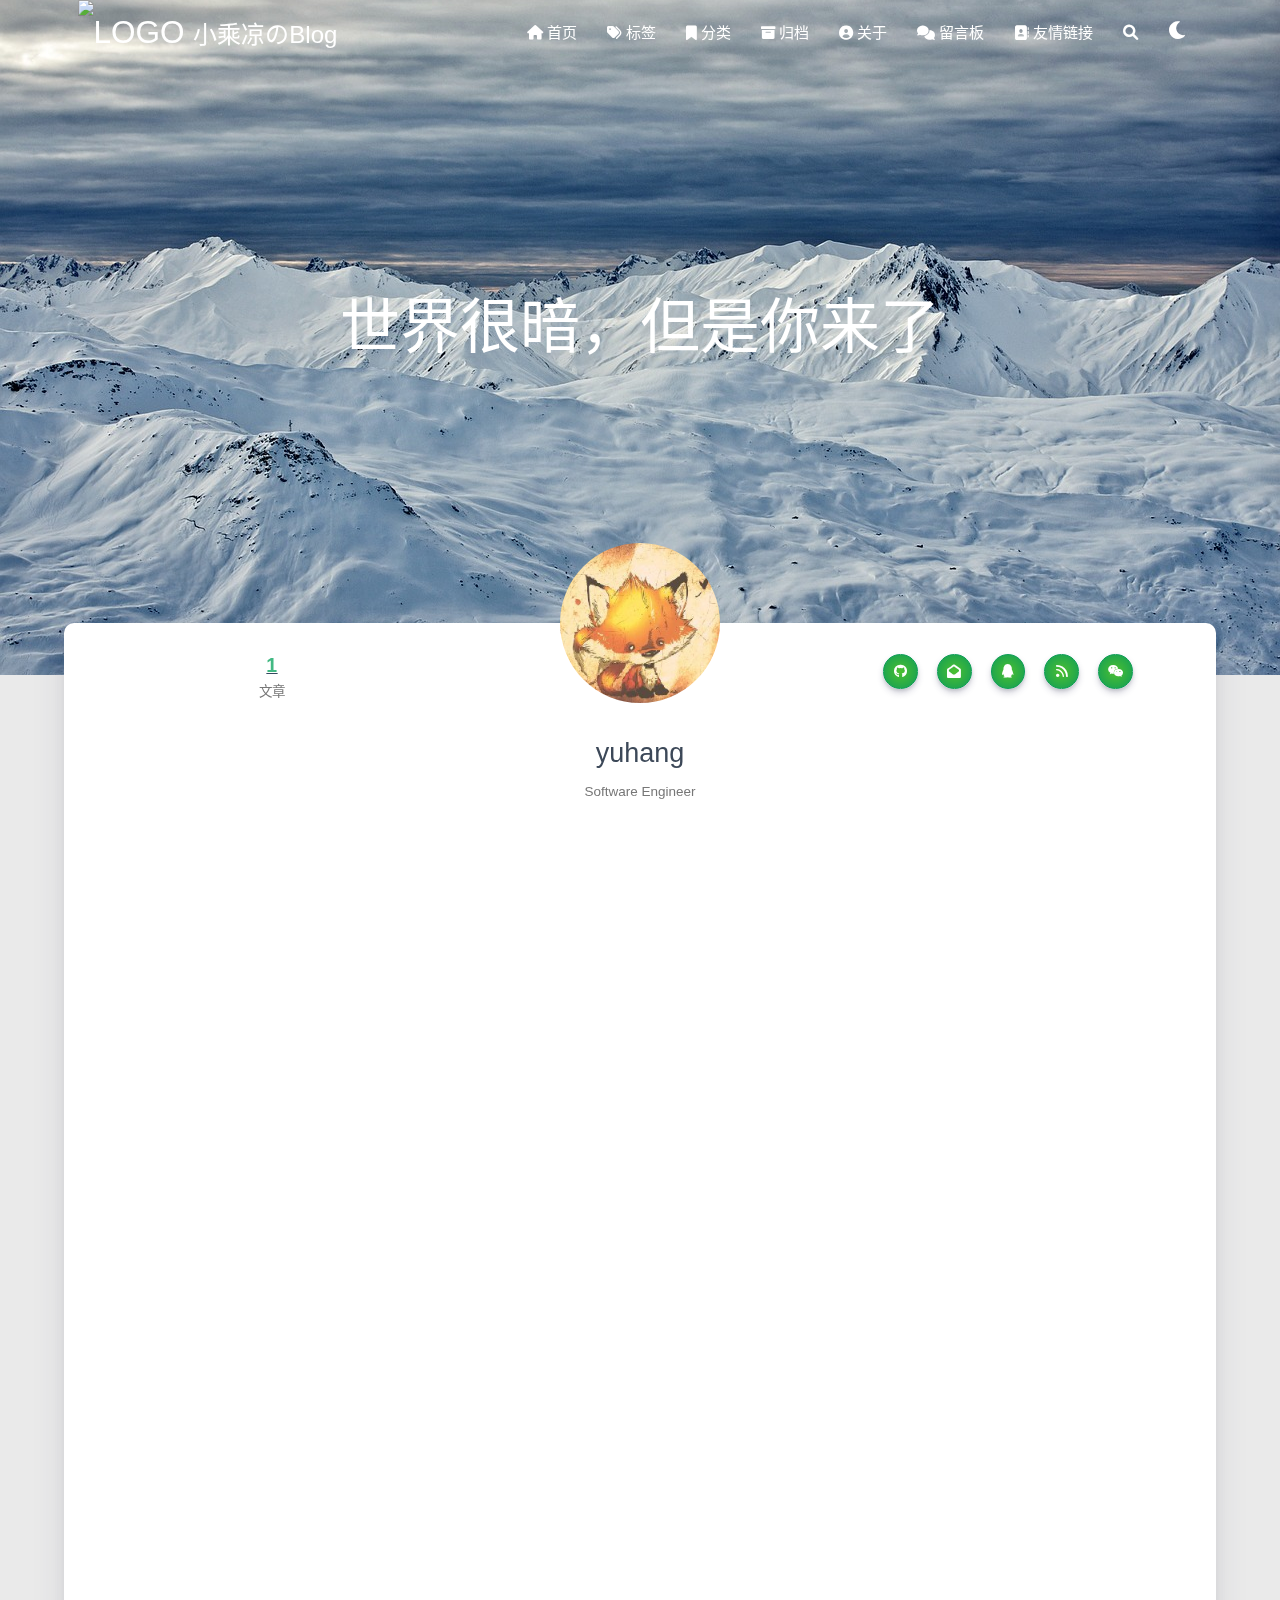
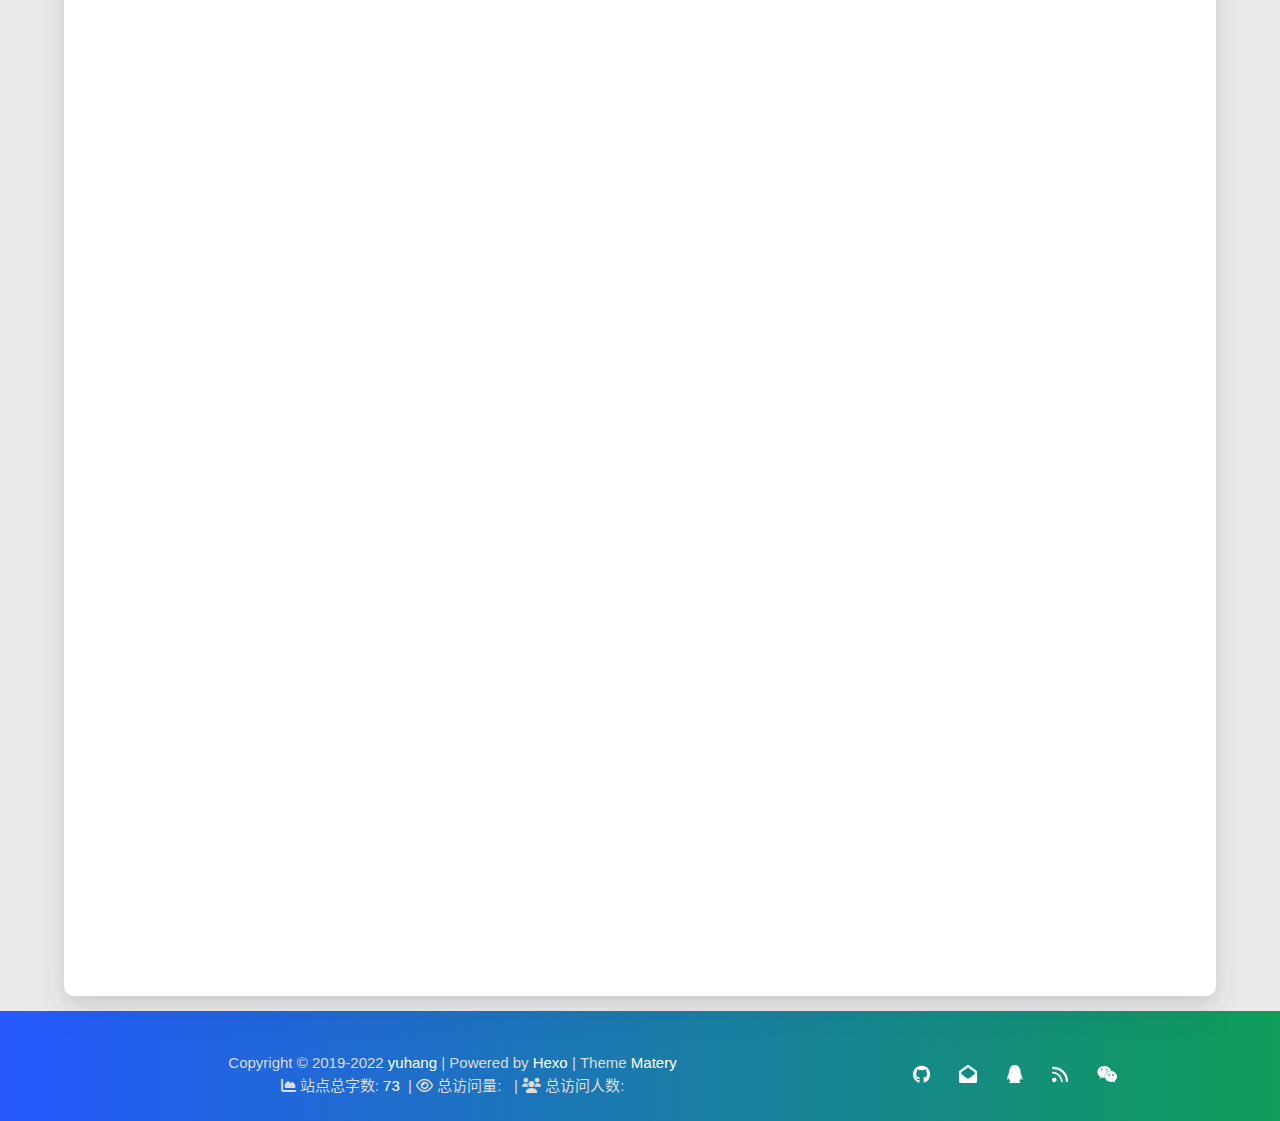
==== about/index.html @ 02ccc79d "Site updated: 2022-09-18 00:25:16" ====
<!DOCTYPE HTML>
<html lang="zh-CN">


<head>
    <meta charset="utf-8">
    <meta name="keywords" content="关于, HTML,CSS,JavaScript,JQery,java,linux等">
    <meta name="description" content="一个小白的成长之路">
    <meta http-equiv="X-UA-Compatible" content="IE=edge">
    <meta name="viewport" content="width=device-width, initial-scale=1.0, user-scalable=no">
    <meta name="renderer" content="webkit|ie-stand|ie-comp">
    <meta name="mobile-web-app-capable" content="yes">
    <meta name="format-detection" content="telephone=no">
    <meta name="apple-mobile-web-app-capable" content="yes">
    <meta name="apple-mobile-web-app-status-bar-style" content="black-translucent">
    <meta name="referrer" content="no-referrer-when-downgrade">
    <!-- Global site tag (gtag.js) - Google Analytics -->


    <title>关于 | 小乘凉のBlog</title>
    <link rel="icon" type="image/png" href="https://cdn.jsdelivr.net/gh/guixinchn/image/blog/favicon.png">
    


    <!-- bg-cover style     -->



<link rel="stylesheet" type="text/css" href="/libs/awesome/css/all.min.css">
<link rel="stylesheet" type="text/css" href="/libs/materialize/materialize.min.css">
<link rel="stylesheet" type="text/css" href="/libs/aos/aos.css">
<link rel="stylesheet" type="text/css" href="/libs/animate/animate.min.css">
<link rel="stylesheet" type="text/css" href="/libs/lightGallery/css/lightgallery.min.css">
<link rel="stylesheet" type="text/css" href="/css/matery.css">
<link rel="stylesheet" type="text/css" href="/css/my.css">
<link rel="stylesheet" type="text/css" href="/css/dark.css" media="none" onload="if(media!='all')media='all'">




    <link rel="stylesheet" href="/libs/tocbot/tocbot.css">
    <link rel="stylesheet" href="/css/post.css">




    
        <link rel="stylesheet" type="text/css" href="/css/reward.css">
    



    <script src="/libs/jquery/jquery-3.6.0.min.js"></script>

<meta name="generator" content="Hexo 6.3.0">
<style>.github-emoji { position: relative; display: inline-block; width: 1.2em; min-height: 1.2em; overflow: hidden; vertical-align: top; color: transparent; }  .github-emoji > span { position: relative; z-index: 10; }  .github-emoji img, .github-emoji .fancybox { margin: 0 !important; padding: 0 !important; border: none !important; outline: none !important; text-decoration: none !important; user-select: none !important; cursor: auto !important; }  .github-emoji img { height: 1.2em !important; width: 1.2em !important; position: absolute !important; left: 50% !important; top: 50% !important; transform: translate(-50%, -50%) !important; user-select: none !important; cursor: auto !important; } .github-emoji-fallback { color: inherit; } .github-emoji-fallback img { opacity: 0 !important; }</style>
<link rel="alternate" href="/atom.xml" title="小乘凉のBlog" type="application/atom+xml">
<link rel="stylesheet" href="/css/prism-tomorrow.css" type="text/css"></head>


<body>
    <header class="navbar-fixed">
    <nav id="headNav" class="bg-color nav-transparent">
        <div id="navContainer" class="nav-wrapper container">
            <div class="brand-logo">
                <a href="/" class="waves-effect waves-light">
                    
                    <img src="https://cdn.jsdelivr.net/gh/guixinchn/image/blog/logo.png" class="logo-img" alt="LOGO">
                    
                    <span class="logo-span">小乘凉のBlog</span>
                </a>
            </div>
            

<a href="#" data-target="mobile-nav" class="sidenav-trigger button-collapse"><i class="fas fa-bars"></i></a>
<ul class="right nav-menu">
  
  <li class="hide-on-med-and-down nav-item">
    
    <a href="/" class="waves-effect waves-light">
      
      <i class="fas fa-home" style="zoom: 0.6;"></i>
      
      <span>首页</span>
    </a>
    
  </li>
  
  <li class="hide-on-med-and-down nav-item">
    
    <a href="/tags" class="waves-effect waves-light">
      
      <i class="fas fa-tags" style="zoom: 0.6;"></i>
      
      <span>标签</span>
    </a>
    
  </li>
  
  <li class="hide-on-med-and-down nav-item">
    
    <a href="/categories" class="waves-effect waves-light">
      
      <i class="fas fa-bookmark" style="zoom: 0.6;"></i>
      
      <span>分类</span>
    </a>
    
  </li>
  
  <li class="hide-on-med-and-down nav-item">
    
    <a href="/archives" class="waves-effect waves-light">
      
      <i class="fas fa-archive" style="zoom: 0.6;"></i>
      
      <span>归档</span>
    </a>
    
  </li>
  
  <li class="hide-on-med-and-down nav-item">
    
    <a href="/about" class="waves-effect waves-light">
      
      <i class="fas fa-user-circle" style="zoom: 0.6;"></i>
      
      <span>关于</span>
    </a>
    
  </li>
  
  <li class="hide-on-med-and-down nav-item">
    
    <a href="/contact" class="waves-effect waves-light">
      
      <i class="fas fa-comments" style="zoom: 0.6;"></i>
      
      <span>留言板</span>
    </a>
    
  </li>
  
  <li class="hide-on-med-and-down nav-item">
    
    <a href="/friends" class="waves-effect waves-light">
      
      <i class="fas fa-address-book" style="zoom: 0.6;"></i>
      
      <span>友情链接</span>
    </a>
    
  </li>
  
  <li>
    <a href="#searchModal" class="modal-trigger waves-effect waves-light">
      <i id="searchIcon" class="fas fa-search" title="搜索" style="zoom: 0.85;"></i>
    </a>
  </li>
  <li>
    <a href="javascript:;" class="waves-effect waves-light" onclick="switchNightMode()" title="深色/浅色模式" >
      <i id="sum-moon-icon" class="fas fa-sun" style="zoom: 0.85;"></i>
    </a>
  </li>
</ul>


<div id="mobile-nav" class="side-nav sidenav">

    <div class="mobile-head bg-color">
        
        <img src="https://cdn.jsdelivr.net/gh/guixinchn/image/blog/logo.png" class="logo-img circle responsive-img">
        
        <div class="logo-name">小乘凉のBlog</div>
        <div class="logo-desc">
            
            一个小白的成长之路
            
        </div>
    </div>

    <ul class="menu-list mobile-menu-list">
        
        <li class="m-nav-item">
	  
		<a href="/" class="waves-effect waves-light">
			
			    <i class="fa-fw fas fa-home"></i>
			
			首页
		</a>
          
        </li>
        
        <li class="m-nav-item">
	  
		<a href="/tags" class="waves-effect waves-light">
			
			    <i class="fa-fw fas fa-tags"></i>
			
			标签
		</a>
          
        </li>
        
        <li class="m-nav-item">
	  
		<a href="/categories" class="waves-effect waves-light">
			
			    <i class="fa-fw fas fa-bookmark"></i>
			
			分类
		</a>
          
        </li>
        
        <li class="m-nav-item">
	  
		<a href="/archives" class="waves-effect waves-light">
			
			    <i class="fa-fw fas fa-archive"></i>
			
			归档
		</a>
          
        </li>
        
        <li class="m-nav-item">
	  
		<a href="/about" class="waves-effect waves-light">
			
			    <i class="fa-fw fas fa-user-circle"></i>
			
			关于
		</a>
          
        </li>
        
        <li class="m-nav-item">
	  
		<a href="/contact" class="waves-effect waves-light">
			
			    <i class="fa-fw fas fa-comments"></i>
			
			留言板
		</a>
          
        </li>
        
        <li class="m-nav-item">
	  
		<a href="/friends" class="waves-effect waves-light">
			
			    <i class="fa-fw fas fa-address-book"></i>
			
			友情链接
		</a>
          
        </li>
        
        
        <li><div class="divider"></div></li>
        <li>
            <a href="https://github.com/blinkfox/hexo-theme-matery" class="waves-effect waves-light" target="_blank">
                <i class="fab fa-github-square fa-fw"></i>Fork Me
            </a>
        </li>
        
    </ul>
</div>


        </div>

        
            <style>
    .nav-transparent .github-corner {
        display: none !important;
    }

    .github-corner {
        position: absolute;
        z-index: 10;
        top: 0;
        right: 0;
        border: 0;
        transform: scale(1.1);
    }

    .github-corner svg {
        color: #0f9d58;
        fill: #fff;
        height: 64px;
        width: 64px;
    }

    .github-corner:hover .octo-arm {
        animation: a 0.56s ease-in-out;
    }

    .github-corner .octo-arm {
        animation: none;
    }

    @keyframes a {
        0%,
        to {
            transform: rotate(0);
        }
        20%,
        60% {
            transform: rotate(-25deg);
        }
        40%,
        80% {
            transform: rotate(10deg);
        }
    }
</style>

<a href="https://github.com/blinkfox/hexo-theme-matery" class="github-corner tooltipped hide-on-med-and-down" target="_blank"
   data-tooltip="Fork Me" data-position="left" data-delay="50">
    <svg viewBox="0 0 250 250" aria-hidden="true">
        <path d="M0,0 L115,115 L130,115 L142,142 L250,250 L250,0 Z"></path>
        <path d="M128.3,109.0 C113.8,99.7 119.0,89.6 119.0,89.6 C122.0,82.7 120.5,78.6 120.5,78.6 C119.2,72.0 123.4,76.3 123.4,76.3 C127.3,80.9 125.5,87.3 125.5,87.3 C122.9,97.6 130.6,101.9 134.4,103.2"
              fill="currentColor" style="transform-origin: 130px 106px;" class="octo-arm"></path>
        <path d="M115.0,115.0 C114.9,115.1 118.7,116.5 119.8,115.4 L133.7,101.6 C136.9,99.2 139.9,98.4 142.2,98.6 C133.8,88.0 127.5,74.4 143.8,58.0 C148.5,53.4 154.0,51.2 159.7,51.0 C160.3,49.4 163.2,43.6 171.4,40.1 C171.4,40.1 176.1,42.5 178.8,56.2 C183.1,58.6 187.2,61.8 190.9,65.4 C194.5,69.0 197.7,73.2 200.1,77.6 C213.8,80.2 216.3,84.9 216.3,84.9 C212.7,93.1 206.9,96.0 205.4,96.6 C205.1,102.4 203.0,107.8 198.3,112.5 C181.9,128.9 168.3,122.5 157.7,114.1 C157.9,116.9 156.7,120.9 152.7,124.9 L141.0,136.5 C139.8,137.7 141.6,141.9 141.8,141.8 Z"
              fill="currentColor" class="octo-body"></path>
    </svg>
</a>
        
    </nav>

</header>

    <style type="text/css">
    /* don't remove. */
    .about-cover {
        height: 75vh;
    }
</style>

<div class="bg-cover pd-header about-cover">
    <div class="container">
    <div class="row">
    <div class="col s10 offset-s1 m8 offset-m2 l8 offset-l2">
        <div class="brand">
            <div class="title center-align">
                
                世界很暗，但是你来了
                
            </div>

            <div class="description center-align">
                
                <span id="subtitle"></span>
                <script src="https://cdn.jsDelivr.net/npm/typed.js@2.0.11"></script>
                <script>
                    var typed = new Typed("#subtitle", {
                        strings: [ 
                            '从来没有真正的绝境, 只有心灵的迷途',
                            '没有伞的孩子必须努力奔跑',
                            '花开不是为了花落，而是为了开的更加灿烂',
                            'Never really desperate, only the lost of the soul',
                            
                        ],
                        startDelay: 300,
                        typeSpeed: 100,
                        loop: true,
                        backSpeed: 50,
                        showCursor: true
                    });
                </script>
                
            </div>
        </div>
    </div>
</div>


<script>
    // 每天切换 banner 图.  Switch banner image every day.
    var bannerUrl = "/medias/banner/" + new Date().getDay() + '.jpg';
    $('.bg-cover').css('background-image', 'url(' + bannerUrl + ')');
</script>


    </div>
</div>

<main class="content">

    <div id="aboutme" class="container about-container">
        <div class="card">
            <div class="card-content">
                <div class="row">
                    <div class="post-statis col l4 hide-on-med-and-down" data-aos="zoom-in-right">
                        
<div class="statis">
    <span class="count"><a href="/">1</a></span>
    <span class="name">文章</span>
</div>






                    </div>
                    <div class="col s12 m12 l4">
                        <div class="profile center-align">
                            <div class="avatar">
                                <img src="/medias/avatar.jpg" alt="yuhang"
                                     class="circle responsive-img avatar-img">
                            </div>
                            <div class="author">
                                <div class="post-statis hide-on-large-only" data-aos="zoom-in-right">
                                    
<div class="statis">
    <span class="count"><a href="/">1</a></span>
    <span class="name">文章</span>
</div>






                                </div>
                                <div class="title">yuhang</div>
                                <div class="career">Software Engineer</div>
                                <div class="social-link hide-on-large-only" data-aos="zoom-in-left">
                                    
    <a href="https://github.com/celien99" class="tooltipped" target="_blank" data-tooltip="访问我的GitHub" data-position="top" data-delay="50">
        <i class="fab fa-github"></i>
    </a>



    <a href="mailto:y17770372709@outlook.com" class="tooltipped" target="_blank" data-tooltip="邮件联系我" data-position="top" data-delay="50">
        <i class="fas fa-envelope-open"></i>
    </a>







    <a href="tencent://AddContact/?fromId=50&fromSubId=1&subcmd=all&uin=2418207853" class="tooltipped" target="_blank" data-tooltip="QQ联系我: 2418207853" data-position="top" data-delay="50">
        <i class="fab fa-qq"></i>
    </a>







    <a href="/atom.xml" class="tooltipped" target="_blank" data-tooltip="RSS 订阅" data-position="top" data-delay="50">
        <i class="fas fa-rss"></i>
    </a>

 
    <a href="https://blog-yyh.oss-cn-hangzhou.aliyuncs.com/WX.jpg" class="tooltipped" target="_blank" data-tooltip="微信联系我: https://blog-yyh.oss-cn-hangzhou.aliyuncs.com/WX.jpg" data-position="top" data-delay="50"> 
        <i class="fab fa-weixin"></i> 
    </a> 

                                </div>
                            </div>
                        </div>
                    </div>
                    <div class="col l4 hide-on-med-and-down" data-aos="zoom-in-left">
                        <div class="social-link">
                            
    <a href="https://github.com/celien99" class="tooltipped" target="_blank" data-tooltip="访问我的GitHub" data-position="top" data-delay="50">
        <i class="fab fa-github"></i>
    </a>



    <a href="mailto:y17770372709@outlook.com" class="tooltipped" target="_blank" data-tooltip="邮件联系我" data-position="top" data-delay="50">
        <i class="fas fa-envelope-open"></i>
    </a>







    <a href="tencent://AddContact/?fromId=50&fromSubId=1&subcmd=all&uin=2418207853" class="tooltipped" target="_blank" data-tooltip="QQ联系我: 2418207853" data-position="top" data-delay="50">
        <i class="fab fa-qq"></i>
    </a>







    <a href="/atom.xml" class="tooltipped" target="_blank" data-tooltip="RSS 订阅" data-position="top" data-delay="50">
        <i class="fas fa-rss"></i>
    </a>

 
    <a href="https://blog-yyh.oss-cn-hangzhou.aliyuncs.com/WX.jpg" class="tooltipped" target="_blank" data-tooltip="微信联系我: https://blog-yyh.oss-cn-hangzhou.aliyuncs.com/WX.jpg" data-position="top" data-delay="50"> 
        <i class="fab fa-weixin"></i> 
    </a> 

                        </div>
                    </div>
                </div>

                <div class="introduction center-align" data-aos="fade-up">If you wish to succeed, you should use persistence as your good friend, experience as your reference, prudence as your brother and hope as your sentry.</div>

                <style type="text/css">
    #posts-chart,
    #categories-chart,
    #tags-chart {
        width: 100%;
        height: 300px;
        margin: 0.5rem auto;
        padding: 0.5rem;
    }
</style>

<div id="postCharts" class="post-charts">
    <div class="title center-align" data-aos="zoom-in-up">
        <i class="far fa-bar-chart"></i>&nbsp;&nbsp;文章统计图
    </div>
    <div class="row">
        <div class="chart col s12 m6 l4" data-aos="zoom-in-up">
            <div id="posts-chart"></div>
        </div>

        <div class="chart col s12 m6 l4" data-aos="zoom-in-up">
            <div id="categories-chart"></div>
        </div>

        <div class="chart col s12 m6 l4" data-aos="zoom-in-up">
            <div id="tags-chart"></div>
        </div>
    </div>
</div>

<script type="text/javascript" src="/libs/echarts/echarts.min.js"></script>
<script>
    let postsChart = echarts.init(document.getElementById('posts-chart'));
    let categoriesChart = echarts.init(document.getElementById('categories-chart'));
    let tagsChart = echarts.init(document.getElementById('tags-chart'));

    

    let postsOption = {
        title: {
            text: '文章发布统计图',
            top: -5,
            x: 'center'
        },
        tooltip: {
            trigger: 'axis'
        },
        xAxis: {
            type: 'category',
            data: ["2021-09","2021-10","2021-11","2021-12","2022-01","2022-02","2022-03","2022-04","2022-05","2022-06","2022-07","2022-08","2022-09"]
        },
        yAxis: {
            type: 'value',
        },
        series: [
            {
                name: '文章篇数',
                type: 'line',
                color: ['#6772e5'],
                data: [0,0,0,0,0,0,0,0,0,0,0,0,1],
                markPoint: {
                    symbolSize: 45,
                    color: ['#fa755a','#3ecf8e','#82d3f4'],
                    data: [{
                        type: 'max',
                        itemStyle: {color: ['#3ecf8e']},
                        name: '最大值'
                    }, {
                        type: 'min',
                        itemStyle: {color: ['#fa755a']},
                        name: '最小值'
                    }]
                },
                markLine: {
                    itemStyle: {color: ['#ab47bc']},
                    data: [
                        {type: 'average', name: '平均值'}
                    ]
                }
            }
        ]
    };

    

    let categoriesOption = {
        title: {
            text: '文章分类统计图',
            top: -4,
            x: 'center'
        },
        tooltip: {
            trigger: 'item',
            formatter: "{a} <br/>{b} : {c} ({d}%)"
        },
        series: [
            {
                name: '分类',
                type: 'pie',
                radius: '50%',
                color: ['#6772e5', '#ff9e0f', '#fa755a', '#3ecf8e', '#82d3f4', '#ab47bc', '#525f7f', '#f51c47', '#26A69A'],
                data: [],
                itemStyle: {
                    emphasis: {
                        shadowBlur: 10,
                        shadowOffsetX: 0,
                        shadowColor: 'rgba(0, 0, 0, 0.5)'
                    }
                }
            }
        ]
    };

    

    let tagsOption = {
        title: {
            text: 'TOP10 标签统计图',
            top: -5,
            x: 'center'
        },
        tooltip: {},
        xAxis: [
            {
                type: 'category',
                data: []
            }
        ],
        yAxis: [
            {
                type: 'value'
            }
        ],
        series: [
            {
                type: 'bar',
                color: ['#82d3f4'],
                barWidth : 18,
                data: [],
                markPoint: {
                    symbolSize: 45,
                    data: [{
                        type: 'max',
                        itemStyle: {color: ['#3ecf8e']},
                        name: '最大值'
                    }, {
                        type: 'min',
                        itemStyle: {color: ['#fa755a']},
                        name: '最小值'
                    }],
                },
                markLine: {
                    itemStyle: {color: ['#ab47bc']},
                    data: [
                        {type: 'average', name: '平均值'}
                    ]
                }
            }
        ]
    };

    // render the charts
    postsChart.setOption(postsOption);
    categoriesChart.setOption(categoriesOption);
    tagsChart.setOption(tagsOption);
</script>


                
                
<div class="my-projects">
    <div class="title center-align" data-aos="zoom-in-up">
        <i class="fas fa-gift"></i>&nbsp;&nbsp;我的项目
    </div>
    <div class="row">
        
        
        <div class="col s12 m6 l4" data-aos="fade-up">
            <div class="info center-align">
                <a href="http://github.com/blinkfox/hexo-theme-matery" class="icon"
                   style="background: linear-gradient(to bottom right, #66BB6A 0%, #81C784 100%)" target="_blank">
                    <i class="fas fa-file-alt"></i>
                </a>
                <div class="info-title">
                    <a href="http://github.com/blinkfox/hexo-theme-matery" target="_blank">hexo-theme-matery</a>
                </div>
                <div class="info-desc">This is a Hexo blog theme with &#39;Material Design&#39; and responsive design.</div>
            </div>
        </div>
        
        <div class="col s12 m6 l4" data-aos="fade-up">
            <div class="info center-align">
                <a href="https://github.com/blinkfox/fenix" class="icon"
                   style="background: linear-gradient(to bottom right, #F06292 0%, #EF5350 100%)" target="_blank">
                    <i class="fas fa-database"></i>
                </a>
                <div class="info-title">
                    <a href="https://github.com/blinkfox/fenix" target="_blank">Fenix</a>
                </div>
                <div class="info-desc">这是 Spring Data JPA 复杂或动态 SQL 查询的扩展库。</div>
            </div>
        </div>
        
        <div class="col s12 m6 l4" data-aos="fade-up">
            <div class="info center-align">
                <a href="https://github.com/blinkfox/typora-vue-theme" class="icon"
                   style="background: linear-gradient(to bottom right, #29B6F6 0%, #1E88E5 100%)" target="_blank">
                    <i class="fas fa-file-alt"></i>
                </a>
                <div class="info-title">
                    <a href="https://github.com/blinkfox/typora-vue-theme" target="_blank">typora-vue-theme</a>
                </div>
                <div class="info-desc">This is a typora theme inspired by Vue document style.</div>
            </div>
        </div>
        
        
    </div>
</div>

                

                
                
<div class="my-skills">
    <div class="title center-align" data-aos="zoom-in-up">
        <i class="fas fa-wrench"></i>&nbsp;&nbsp;我的技能
    </div>
    <div class="row">
        
        
        
        <div class="col s12 m6 l6" data-aos="fade-up">
            <div class="skillbar">
                <div class="skillbar-title"
                     style="background: linear-gradient(to right, #FF0066 0%, #FF00CC 100%); width: 85%">
                    <span>Java</span>
                </div>
                <div class="skill-bar-percent">85%</div>
            </div>
        </div>
        
        
        <div class="col s12 m6 l6" data-aos="fade-up">
            <div class="skillbar">
                <div class="skillbar-title"
                     style="background: linear-gradient(to right, #9900FF 0%, #CC66FF 100%); width: 80%">
                    <span>JavaScript</span>
                </div>
                <div class="skill-bar-percent">80%</div>
            </div>
        </div>
        
        
        <div class="col s12 m6 l6" data-aos="fade-up">
            <div class="skillbar">
                <div class="skillbar-title"
                     style="background: linear-gradient(to right, #2196F3 0%, #42A5F5 100%); width: 80%">
                    <span>HTML5</span>
                </div>
                <div class="skill-bar-percent">80%</div>
            </div>
        </div>
        
        
        <div class="col s12 m6 l6" data-aos="fade-up">
            <div class="skillbar">
                <div class="skillbar-title"
                     style="background: linear-gradient(to right, #00BCD4 0%, #80DEEA 100%); width: 70%">
                    <span>CSS</span>
                </div>
                <div class="skill-bar-percent">70%</div>
            </div>
        </div>
        
        
        <div class="col s12 m6 l6" data-aos="fade-up">
            <div class="skillbar">
                <div class="skillbar-title"
                     style="background: linear-gradient(to right, #4CAF50 0%, #81C784 100%); width: 90%">
                    <span>SQL</span>
                </div>
                <div class="skill-bar-percent">90%</div>
            </div>
        </div>
        
        
        <div class="col s12 m6 l6" data-aos="fade-up">
            <div class="skillbar">
                <div class="skillbar-title"
                     style="background: linear-gradient(to right, #FFEB3B 0%, #FFF176 100%); width: 75%">
                    <span>程序设计</span>
                </div>
                <div class="skill-bar-percent">75%</div>
            </div>
        </div>
        
        
    </div>

    

    
    <div class="other-skills chip-container" data-aos="zoom-in-up">
        <div class="sub-title center-align"><i class="fa fa-book"></i>&nbsp;&nbsp;其他技能</div>
        <div class="tag-chips center-align">
            
        </div>
    </div>
    

</div>

                

                
                
<div id="myGallery" class="my-gallery">
    <div class="title center-align" data-aos="zoom-in-up">
        <i class="far fa-image"></i>&nbsp;&nbsp;相册
    </div>
    <div class="row">
        
        
        <div class="photo col s12 m6 l4" data-aos="fade-up">
            <div class="img-item" data-src="/medias/featureimages/0.jpg">
                <img src="/medias/featureimages/0.jpg" class="responsive-img">
            </div>
        </div>
        
        <div class="photo col s12 m6 l4" data-aos="fade-up">
            <div class="img-item" data-src="/medias/featureimages/1.jpg">
                <img src="/medias/featureimages/1.jpg" class="responsive-img">
            </div>
        </div>
        
        <div class="photo col s12 m6 l4" data-aos="fade-up">
            <div class="img-item" data-src="/medias/featureimages/2.jpg">
                <img src="/medias/featureimages/2.jpg" class="responsive-img">
            </div>
        </div>
        
        
    </div>
</div>

<script>
    $(function () {
        let animateClass = 'animated pulse';
        $('#myGallery .photo').hover(function () {
            $(this).addClass(animateClass);
        }, function () {
            $(this).removeClass(animateClass);
        });
    });
</script>

                
                
                
                
            </div>
        </div>
    </div>
</main>


    <footer class="page-footer bg-color">
    
        <link rel="stylesheet" href="/libs/aplayer/APlayer.min.css">
<style>
    .aplayer .aplayer-lrc p {
        
        display: none;
        
        font-size: 12px;
        font-weight: 700;
        line-height: 16px !important;
    }

    .aplayer .aplayer-lrc p.aplayer-lrc-current {
        
        display: none;
        
        font-size: 15px;
        color: #42b983;
    }

    
    .aplayer.aplayer-fixed.aplayer-narrow .aplayer-body {
        left: -66px !important;
    }

    .aplayer.aplayer-fixed.aplayer-narrow .aplayer-body:hover {
        left: 0px !important;
    }

    
</style>
<div class="">
    
    <div class="row">
        <meting-js class="col l8 offset-l2 m10 offset-m1 s12"
                   server="netease"
                   type="playlist"
                   id="503838841"
                   fixed='true'
                   autoplay='false'
                   theme='#42b983'
                   loop='all'
                   order='random'
                   preload='auto'
                   volume='0.7'
                   list-folded='true'
        >
        </meting-js>
    </div>
</div>

<script src="/libs/aplayer/APlayer.min.js"></script>
<script src="/libs/aplayer/Meting.min.js"></script>

    

    <div class="container row center-align"
         style="margin-bottom: 0px !important;">
        <div class="col s12 m8 l8 copy-right">
            Copyright&nbsp;&copy;
            
                <span id="year">2019-2022</span>
            
            <a href="/about" target="_blank">yuhang</a>
            |&nbsp;Powered by&nbsp;<a href="https://hexo.io/" target="_blank">Hexo</a>
            |&nbsp;Theme&nbsp;<a href="https://github.com/blinkfox/hexo-theme-matery" target="_blank">Matery</a>
            <br>
            
                &nbsp;<i class="fas fa-chart-area"></i>&nbsp;站点总字数:&nbsp;<span
                        class="white-color">73</span>
            
            
            
                
            
            
                <span id="busuanzi_container_site_pv">
                &nbsp;|&nbsp;<i class="far fa-eye"></i>&nbsp;总访问量:&nbsp;
                    <span id="busuanzi_value_site_pv" class="white-color"></span>
            </span>
            
            
                <span id="busuanzi_container_site_uv">
                &nbsp;|&nbsp;<i class="fas fa-users"></i>&nbsp;总访问人数:&nbsp;
                    <span id="busuanzi_value_site_uv" class="white-color"></span>
            </span>
            
            <br>

            <!-- 运行天数提醒. -->
            
            <br>
            
        </div>
        <div class="col s12 m4 l4 social-link social-statis">
    <a href="https://github.com/celien99" class="tooltipped" target="_blank" data-tooltip="访问我的GitHub" data-position="top" data-delay="50">
        <i class="fab fa-github"></i>
    </a>



    <a href="mailto:y17770372709@outlook.com" class="tooltipped" target="_blank" data-tooltip="邮件联系我" data-position="top" data-delay="50">
        <i class="fas fa-envelope-open"></i>
    </a>







    <a href="tencent://AddContact/?fromId=50&fromSubId=1&subcmd=all&uin=2418207853" class="tooltipped" target="_blank" data-tooltip="QQ联系我: 2418207853" data-position="top" data-delay="50">
        <i class="fab fa-qq"></i>
    </a>







    <a href="/atom.xml" class="tooltipped" target="_blank" data-tooltip="RSS 订阅" data-position="top" data-delay="50">
        <i class="fas fa-rss"></i>
    </a>

 
    <a href="https://blog-yyh.oss-cn-hangzhou.aliyuncs.com/WX.jpg" class="tooltipped" target="_blank" data-tooltip="微信联系我: https://blog-yyh.oss-cn-hangzhou.aliyuncs.com/WX.jpg" data-position="top" data-delay="50"> 
        <i class="fab fa-weixin"></i> 
    </a> 
</div>
    </div>
</footer>

<div class="progress-bar"></div>


    <!-- 搜索遮罩框 -->
<div id="searchModal" class="modal">
    <div class="modal-content">
        <div class="search-header">
            <span class="title"><i class="fas fa-search"></i>&nbsp;&nbsp;搜索</span>
            <input type="search" id="searchInput" name="s" placeholder="请输入搜索的关键字"
                   class="search-input">
        </div>
        <div id="searchResult"></div>
    </div>
</div>

<script type="text/javascript">
$(function () {
    var searchFunc = function (path, search_id, content_id) {
        'use strict';
        $.ajax({
            url: path,
            dataType: "xml",
            success: function (xmlResponse) {
                // get the contents from search data
                var datas = $("entry", xmlResponse).map(function () {
                    return {
                        title: $("title", this).text(),
                        content: $("content", this).text(),
                        url: $("url", this).text()
                    };
                }).get();
                var $input = document.getElementById(search_id);
                var $resultContent = document.getElementById(content_id);
                $input.addEventListener('input', function () {
                    var str = '<ul class=\"search-result-list\">';
                    var keywords = this.value.trim().toLowerCase().split(/[\s\-]+/);
                    $resultContent.innerHTML = "";
                    if (this.value.trim().length <= 0) {
                        return;
                    }
                    // perform local searching
                    datas.forEach(function (data) {
                        var isMatch = true;
                        var data_title = data.title.trim().toLowerCase();
                        var data_content = data.content.trim().replace(/<[^>]+>/g, "").toLowerCase();
                        var data_url = data.url;
                        data_url = data_url.indexOf('/') === 0 ? data.url : '/' + data_url;
                        var index_title = -1;
                        var index_content = -1;
                        var first_occur = -1;
                        // only match artiles with not empty titles and contents
                        if (data_title !== '' && data_content !== '') {
                            keywords.forEach(function (keyword, i) {
                                index_title = data_title.indexOf(keyword);
                                index_content = data_content.indexOf(keyword);
                                if (index_title < 0 && index_content < 0) {
                                    isMatch = false;
                                } else {
                                    if (index_content < 0) {
                                        index_content = 0;
                                    }
                                    if (i === 0) {
                                        first_occur = index_content;
                                    }
                                }
                            });
                        }
                        // show search results
                        if (isMatch) {
                            str += "<li><a href='" + data_url + "' class='search-result-title'>" + data_title + "</a>";
                            var content = data.content.trim().replace(/<[^>]+>/g, "");
                            if (first_occur >= 0) {
                                // cut out 100 characters
                                var start = first_occur - 20;
                                var end = first_occur + 80;
                                if (start < 0) {
                                    start = 0;
                                }
                                if (start === 0) {
                                    end = 100;
                                }
                                if (end > content.length) {
                                    end = content.length;
                                }
                                var match_content = content.substr(start, end);
                                // highlight all keywords
                                keywords.forEach(function (keyword) {
                                    var regS = new RegExp(keyword, "gi");
                                    match_content = match_content.replace(regS, "<em class=\"search-keyword\">" + keyword + "</em>");
                                });

                                str += "<p class=\"search-result\">" + match_content + "...</p>"
                            }
                            str += "</li>";
                        }
                    });
                    str += "</ul>";
                    $resultContent.innerHTML = str;
                });
            }
        });
    };

    searchFunc('/search.xml', 'searchInput', 'searchResult');
});
</script>

    <!-- 白天和黑夜主题 -->
<div class="stars-con">
    <div id="stars"></div>
    <div id="stars2"></div>
    <div id="stars3"></div>  
</div>

<script>
    function switchNightMode() {
        $('<div class="Cuteen_DarkSky"><div class="Cuteen_DarkPlanet"></div></div>').appendTo($('body')),
        setTimeout(function () {
            $('body').hasClass('DarkMode') 
            ? ($('body').removeClass('DarkMode'), localStorage.setItem('isDark', '0'), $('#sum-moon-icon').removeClass("fa-sun").addClass('fa-moon')) 
            : ($('body').addClass('DarkMode'), localStorage.setItem('isDark', '1'), $('#sum-moon-icon').addClass("fa-sun").removeClass('fa-moon')),
            
            setTimeout(function () {
            $('.Cuteen_DarkSky').fadeOut(1e3, function () {
                $(this).remove()
            })
            }, 2e3)
        })
    }
</script>

    <!-- 回到顶部按钮 -->
<div id="backTop" class="top-scroll">
    <a class="btn-floating btn-large waves-effect waves-light" href="#!">
        <i class="fas fa-arrow-up"></i>
    </a>
</div>


    <script src="/libs/materialize/materialize.min.js"></script>
    <script src="/libs/masonry/masonry.pkgd.min.js"></script>
    <script src="/libs/aos/aos.js"></script>
    <script src="/libs/scrollprogress/scrollProgress.min.js"></script>
    <script src="/libs/lightGallery/js/lightgallery-all.min.js"></script>
    <script src="/js/matery.js"></script>

    

    

    <!-- 雪花特效 -->
    

    <!-- 鼠标星星特效 -->
    

     
        <script src="https://ssl.captcha.qq.com/TCaptcha.js"></script>
        <script src="/libs/others/TencentCaptcha.js"></script>
        <button id="TencentCaptcha" data-appid="xxxxxxxxxx" data-cbfn="callback" type="button" hidden></button>
    

    <!-- Baidu Analytics -->

    <!-- Baidu Push -->

<script>
    (function () {
        var bp = document.createElement('script');
        var curProtocol = window.location.protocol.split(':')[0];
        if (curProtocol === 'https') {
            bp.src = 'https://zz.bdstatic.com/linksubmit/push.js';
        } else {
            bp.src = 'http://push.zhanzhang.baidu.com/push.js';
        }
        var s = document.getElementsByTagName("script")[0];
        s.parentNode.insertBefore(bp, s);
    })();
</script>

    
    <script src="/libs/others/clicklove.js" async="async"></script>
    
    
    <script async src="/libs/others/busuanzi.pure.mini.js"></script>
    

    

    

    <!--腾讯兔小巢-->
    
    

    

    

    
    <script src="/libs/instantpage/instantpage.js" type="module"></script>
    

</body>

</html>
---- libs/lightGallery/css/lightgallery.min.css ----
@font-face{font-family:lg;src:url(../fonts/lg.ttf?22t19m) format("truetype"),url(../fonts/lg.woff?22t19m) format("woff"),url(../fonts/lg.svg?22t19m#lg) format("svg");font-weight:400;font-style:normal;font-display:block}.lg-icon{font-family:lg!important;speak:never;font-style:normal;font-weight:400;font-variant:normal;text-transform:none;line-height:1;-webkit-font-smoothing:antialiased;-moz-osx-font-smoothing:grayscale}.lg-actions .lg-next,.lg-actions .lg-prev{background-color:rgba(0,0,0,.45);border-radius:2px;color:#999;cursor:pointer;display:block;font-size:22px;margin-top:-10px;padding:8px 10px 9px;position:absolute;top:50%;z-index:1080;border:none;outline:0}.lg-actions .lg-next.disabled,.lg-actions .lg-prev.disabled{pointer-events:none;opacity:.5}.lg-actions .lg-next:hover,.lg-actions .lg-prev:hover{color:#FFF}.lg-actions .lg-next{right:20px}.lg-actions .lg-next:before{content:"\e095"}.lg-actions .lg-prev{left:20px}.lg-actions .lg-prev:after{content:"\e094"}@-webkit-keyframes lg-right-end{0%,100%{left:0}50%{left:-30px}}@-moz-keyframes lg-right-end{0%,100%{left:0}50%{left:-30px}}@-ms-keyframes lg-right-end{0%,100%{left:0}50%{left:-30px}}@keyframes lg-right-end{0%,100%{left:0}50%{left:-30px}}@-webkit-keyframes lg-left-end{0%,100%{left:0}50%{left:30px}}@-moz-keyframes lg-left-end{0%,100%{left:0}50%{left:30px}}@-ms-keyframes lg-left-end{0%,100%{left:0}50%{left:30px}}@keyframes lg-left-end{0%,100%{left:0}50%{left:30px}}.lg-outer.lg-right-end .lg-object{-webkit-animation:lg-right-end .3s;-o-animation:lg-right-end .3s;animation:lg-right-end .3s;position:relative}.lg-outer.lg-left-end .lg-object{-webkit-animation:lg-left-end .3s;-o-animation:lg-left-end .3s;animation:lg-left-end .3s;position:relative}.lg-toolbar{z-index:1082;left:0;position:absolute;top:0;width:100%;background-color:rgba(0,0,0,.45)}.lg-toolbar .lg-icon{color:#999;cursor:pointer;float:right;font-size:24px;height:47px;line-height:27px;padding:10px 0;text-align:center;width:50px;text-decoration:none!important;outline:0;background:0 0;border:none;box-shadow:none;-webkit-transition:color .2s linear;-o-transition:color .2s linear;transition:color .2s linear}.lg-toolbar .lg-icon:hover{color:#FFF}.lg-toolbar .lg-close:after{content:"\e070"}.lg-toolbar .lg-download:after{content:"\e0f2"}.lg-sub-html{background-color:rgba(0,0,0,.45);bottom:0;color:#EEE;font-size:16px;left:0;padding:10px 40px;position:fixed;right:0;text-align:center;z-index:1080}.lg-sub-html h4{margin:0;font-size:13px;font-weight:700}.lg-sub-html p{font-size:12px;margin:5px 0 0}#lg-counter{color:#999;display:inline-block;font-size:16px;padding-left:20px;padding-top:12px;vertical-align:middle}.lg-next,.lg-prev,.lg-toolbar{opacity:1;-webkit-transition:-webkit-transform .35s cubic-bezier(0,0,.25,1) 0s,opacity .35s cubic-bezier(0,0,.25,1) 0s,color .2s linear;-moz-transition:-moz-transform .35s cubic-bezier(0,0,.25,1) 0s,opacity .35s cubic-bezier(0,0,.25,1) 0s,color .2s linear;-o-transition:-o-transform .35s cubic-bezier(0,0,.25,1) 0s,opacity .35s cubic-bezier(0,0,.25,1) 0s,color .2s linear;transition:transform .35s cubic-bezier(0,0,.25,1) 0s,opacity .35s cubic-bezier(0,0,.25,1) 0s,color .2s linear}.lg-hide-items .lg-prev{opacity:0;-webkit-transform:translate3d(-10px,0,0);transform:translate3d(-10px,0,0)}.lg-hide-items .lg-next{opacity:0;-webkit-transform:translate3d(10px,0,0);transform:translate3d(10px,0,0)}.lg-hide-items .lg-toolbar{opacity:0;-webkit-transform:translate3d(0,-10px,0);transform:translate3d(0,-10px,0)}body:not(.lg-from-hash) .lg-outer.lg-start-zoom .lg-object{-webkit-transform:scale3d(.5,.5,.5);transform:scale3d(.5,.5,.5);opacity:0;-webkit-transition:-webkit-transform 250ms cubic-bezier(0,0,.25,1) 0s,opacity 250ms cubic-bezier(0,0,.25,1)!important;-moz-transition:-moz-transform 250ms cubic-bezier(0,0,.25,1) 0s,opacity 250ms cubic-bezier(0,0,.25,1)!important;-o-transition:-o-transform 250ms cubic-bezier(0,0,.25,1) 0s,opacity 250ms cubic-bezier(0,0,.25,1)!important;transition:transform 250ms cubic-bezier(0,0,.25,1) 0s,opacity 250ms cubic-bezier(0,0,.25,1)!important;-webkit-transform-origin:50% 50%;-moz-transform-origin:50% 50%;-ms-transform-origin:50% 50%;transform-origin:50% 50%}body:not(.lg-from-hash) .lg-outer.lg-start-zoom .lg-item.lg-complete .lg-object{-webkit-transform:scale3d(1,1,1);transform:scale3d(1,1,1);opacity:1}.lg-outer .lg-thumb-outer{background-color:#0D0A0A;bottom:0;position:absolute;width:100%;z-index:1080;max-height:350px;-webkit-transform:translate3d(0,100%,0);transform:translate3d(0,100%,0);-webkit-transition:-webkit-transform .25s cubic-bezier(0,0,.25,1) 0s;-moz-transition:-moz-transform .25s cubic-bezier(0,0,.25,1) 0s;-o-transition:-o-transform .25s cubic-bezier(0,0,.25,1) 0s;transition:transform .25s cubic-bezier(0,0,.25,1) 0s}.lg-outer .lg-thumb-outer.lg-grab .lg-thumb-item{cursor:-webkit-grab;cursor:-moz-grab;cursor:-o-grab;cursor:-ms-grab;cursor:grab}.lg-outer .lg-thumb-outer.lg-grabbing .lg-thumb-item{cursor:move;cursor:-webkit-grabbing;cursor:-moz-grabbing;cursor:-o-grabbing;cursor:-ms-grabbing;cursor:grabbing}.lg-outer .lg-thumb-outer.lg-dragging .lg-thumb{-webkit-transition-duration:0s!important;transition-duration:0s!important}.lg-outer.lg-thumb-open .lg-thumb-outer{-webkit-transform:translate3d(0,0,0);transform:translate3d(0,0,0)}.lg-outer .lg-thumb{padding:10px 0;height:100%;margin-bottom:-5px}.lg-outer .lg-thumb-item{cursor:pointer;float:left;overflow:hidden;height:100%;border:2px solid #FFF;border-radius:4px;margin-bottom:5px}@media (min-width:1025px){.lg-outer .lg-thumb-item{-webkit-transition:border-color .25s ease;-o-transition:border-color .25s ease;transition:border-color .25s ease}}.lg-outer .lg-thumb-item.active,.lg-outer .lg-thumb-item:hover{border-color:#a90707}.lg-outer .lg-thumb-item img{width:100%;height:100%;object-fit:cover}.lg-outer.lg-has-thumb .lg-item{padding-bottom:120px}.lg-outer.lg-can-toggle .lg-item{padding-bottom:0}.lg-outer.lg-pull-caption-up .lg-sub-html{-webkit-transition:bottom .25s ease;-o-transition:bottom .25s ease;transition:bottom .25s ease}.lg-outer.lg-pull-caption-up.lg-thumb-open .lg-sub-html{bottom:100px}.lg-outer .lg-toogle-thumb{background-color:#0D0A0A;border-radius:2px 2px 0 0;color:#999;cursor:pointer;font-size:24px;height:39px;line-height:27px;padding:5px 0;position:absolute;right:20px;text-align:center;top:-39px;width:50px;outline:0;border:none}.lg-outer .lg-toogle-thumb:after{content:"\e1ff"}.lg-outer .lg-toogle-thumb:hover{color:#FFF}.lg-outer .lg-video-cont{display:inline-block;vertical-align:middle;max-width:1140px;max-height:100%;width:100%;padding:0 5px}.lg-outer .lg-video{width:100%;height:0;padding-bottom:56.25%;overflow:hidden;position:relative}.lg-outer .lg-video .lg-object{display:inline-block;position:absolute;top:0;left:0;width:100%!important;height:100%!important}.lg-outer .lg-video .lg-video-play{width:84px;height:59px;position:absolute;left:50%;top:50%;margin-left:-42px;margin-top:-30px;z-index:1080;cursor:pointer}.lg-outer .lg-has-iframe .lg-video{-webkit-overflow-scrolling:touch;overflow:auto}.lg-outer .lg-has-vimeo .lg-video-play{background:url(../img/vimeo-play.png) no-repeat}.lg-outer .lg-has-vimeo:hover .lg-video-play{background:url(../img/vimeo-play.png) 0 -58px no-repeat}.lg-outer .lg-has-html5 .lg-video-play{background:url(../img/video-play.png) no-repeat;height:64px;margin-left:-32px;margin-top:-32px;width:64px;opacity:.8}.lg-outer .lg-has-html5:hover .lg-video-play{opacity:1}.lg-outer .lg-has-youtube .lg-video-play{background:url(../img/youtube-play.png) no-repeat}.lg-outer .lg-has-youtube:hover .lg-video-play{background:url(../img/youtube-play.png) 0 -60px no-repeat}.lg-outer .lg-video-object{width:100%!important;height:100%!important;position:absolute;top:0;left:0}.lg-outer .lg-has-video .lg-video-object{visibility:hidden}.lg-outer .lg-has-video.lg-video-playing .lg-object,.lg-outer .lg-has-video.lg-video-playing .lg-video-play{display:none}.lg-outer .lg-has-video.lg-video-playing .lg-video-object{visibility:visible}.lg-progress-bar{background-color:#333;height:5px;left:0;position:absolute;top:0;width:100%;z-index:1083;opacity:0;-webkit-transition:opacity 80ms ease 0s;-moz-transition:opacity 80ms ease 0s;-o-transition:opacity 80ms ease 0s;transition:opacity 80ms ease 0s}.lg-progress-bar .lg-progress{background-color:#a90707;height:5px;width:0}.lg-progress-bar.lg-start .lg-progress{width:100%}.lg-show-autoplay .lg-progress-bar{opacity:1}.lg-autoplay-button:after{content:"\e01d"}.lg-show-autoplay .lg-autoplay-button:after{content:"\e01a"}.lg-outer.lg-css3.lg-zoom-dragging .lg-item.lg-complete.lg-zoomable .lg-image,.lg-outer.lg-css3.lg-zoom-dragging .lg-item.lg-complete.lg-zoomable .lg-img-wrap{-webkit-transition-duration:0s;transition-duration:0s}.lg-outer.lg-use-transition-for-zoom .lg-item.lg-complete.lg-zoomable .lg-img-wrap{-webkit-transition:-webkit-transform .3s cubic-bezier(0,0,.25,1) 0s;-moz-transition:-moz-transform .3s cubic-bezier(0,0,.25,1) 0s;-o-transition:-o-transform .3s cubic-bezier(0,0,.25,1) 0s;transition:transform .3s cubic-bezier(0,0,.25,1) 0s}.lg-outer.lg-use-left-for-zoom .lg-item.lg-complete.lg-zoomable .lg-img-wrap{-webkit-transition:left .3s cubic-bezier(0,0,.25,1) 0s,top .3s cubic-bezier(0,0,.25,1) 0s;-moz-transition:left .3s cubic-bezier(0,0,.25,1) 0s,top .3s cubic-bezier(0,0,.25,1) 0s;-o-transition:left .3s cubic-bezier(0,0,.25,1) 0s,top .3s cubic-bezier(0,0,.25,1) 0s;transition:left .3s cubic-bezier(0,0,.25,1) 0s,top .3s cubic-bezier(0,0,.25,1) 0s}.lg-outer .lg-item.lg-complete.lg-zoomable .lg-img-wrap{-webkit-transform:translate3d(0,0,0);transform:translate3d(0,0,0);-webkit-backface-visibility:hidden;-moz-backface-visibility:hidden;backface-visibility:hidden}.lg-outer .lg-item.lg-complete.lg-zoomable .lg-image{-webkit-transform:scale3d(1,1,1);transform:scale3d(1,1,1);-webkit-transition:-webkit-transform .3s cubic-bezier(0,0,.25,1) 0s,opacity .15s!important;-moz-transition:-moz-transform .3s cubic-bezier(0,0,.25,1) 0s,opacity .15s!important;-o-transition:-o-transform .3s cubic-bezier(0,0,.25,1) 0s,opacity .15s!important;transition:transform .3s cubic-bezier(0,0,.25,1) 0s,opacity .15s!important;-webkit-transform-origin:0 0;-moz-transform-origin:0 0;-ms-transform-origin:0 0;transform-origin:0 0;-webkit-backface-visibility:hidden;-moz-backface-visibility:hidden;backface-visibility:hidden}#lg-zoom-in:after{content:"\e311"}#lg-actual-size{font-size:20px}#lg-actual-size:after{content:"\e033"}#lg-zoom-out{opacity:.5;pointer-events:none}#lg-zoom-out:after{content:"\e312"}.lg-zoomed #lg-zoom-out{opacity:1;pointer-events:auto}.lg-outer .lg-pager-outer{bottom:60px;left:0;position:absolute;right:0;text-align:center;z-index:1080;height:10px}.lg-outer .lg-pager-outer.lg-pager-hover .lg-pager-cont{overflow:visible}.lg-outer .lg-pager-cont{cursor:pointer;display:inline-block;overflow:hidden;position:relative;vertical-align:top;margin:0 5px}.lg-outer .lg-pager-cont:hover .lg-pager-thumb-cont{opacity:1;-webkit-transform:translate3d(0,0,0);transform:translate3d(0,0,0)}.lg-outer .lg-pager-cont.lg-pager-active .lg-pager{box-shadow:0 0 0 2px #fff inset}.lg-outer .lg-pager-thumb-cont{background-color:#fff;color:#FFF;bottom:100%;height:83px;left:0;margin-bottom:20px;margin-left:-60px;opacity:0;padding:5px;position:absolute;width:120px;border-radius:3px;-webkit-transition:opacity .15s ease 0s,-webkit-transform .15s ease 0s;-moz-transition:opacity .15s ease 0s,-moz-transform .15s ease 0s;-o-transition:opacity .15s ease 0s,-o-transform .15s ease 0s;transition:opacity .15s ease 0s,transform .15s ease 0s;-webkit-transform:translate3d(0,5px,0);transform:translate3d(0,5px,0)}.lg-outer .lg-pager-thumb-cont img{width:100%;height:100%}.lg-outer .lg-pager{background-color:rgba(255,255,255,.5);border-radius:50%;box-shadow:0 0 0 8px rgba(255,255,255,.7) inset;display:block;height:12px;-webkit-transition:box-shadow .3s ease 0s;-o-transition:box-shadow .3s ease 0s;transition:box-shadow .3s ease 0s;width:12px}.lg-outer .lg-pager:focus,.lg-outer .lg-pager:hover{box-shadow:0 0 0 8px #fff inset}.lg-outer .lg-caret{border-left:10px solid transparent;border-right:10px solid transparent;border-top:10px dashed;bottom:-10px;display:inline-block;height:0;left:50%;margin-left:-5px;position:absolute;vertical-align:middle;width:0}.lg-fullscreen:after{content:"\e20c"}.lg-fullscreen-on .lg-fullscreen:after{content:"\e20d"}.lg-outer #lg-dropdown-overlay{background-color:rgba(0,0,0,.25);bottom:0;cursor:default;left:0;position:fixed;right:0;top:0;z-index:1081;opacity:0;visibility:hidden;-webkit-transition:visibility 0s linear .18s,opacity .18s linear 0s;-o-transition:visibility 0s linear .18s,opacity .18s linear 0s;transition:visibility 0s linear .18s,opacity .18s linear 0s}.lg-outer.lg-dropdown-active #lg-dropdown-overlay,.lg-outer.lg-dropdown-active .lg-dropdown{-webkit-transition-delay:0s;transition-delay:0s;-moz-transform:translate3d(0,0,0);-o-transform:translate3d(0,0,0);-ms-transform:translate3d(0,0,0);-webkit-transform:translate3d(0,0,0);transform:translate3d(0,0,0);opacity:1;visibility:visible}.lg-outer.lg-dropdown-active #lg-share{color:#FFF}.lg-outer .lg-dropdown{background-color:#fff;border-radius:2px;font-size:14px;list-style-type:none;margin:0;padding:10px 0;position:absolute;right:0;text-align:left;top:50px;opacity:0;visibility:hidden;-moz-transform:translate3d(0,5px,0);-o-transform:translate3d(0,5px,0);-ms-transform:translate3d(0,5px,0);-webkit-transform:translate3d(0,5px,0);transform:translate3d(0,5px,0);-webkit-transition:-webkit-transform .18s linear 0s,visibility 0s linear .5s,opacity .18s linear 0s;-moz-transition:-moz-transform .18s linear 0s,visibility 0s linear .5s,opacity .18s linear 0s;-o-transition:-o-transform .18s linear 0s,visibility 0s linear .5s,opacity .18s linear 0s;transition:transform .18s linear 0s,visibility 0s linear .5s,opacity .18s linear 0s}.lg-outer .lg-dropdown:after{content:"";display:block;height:0;width:0;position:absolute;border:8px solid transparent;border-bottom-color:#FFF;right:16px;top:-16px}.lg-outer .lg-dropdown>li:last-child{margin-bottom:0}.lg-outer .lg-dropdown>li:hover .lg-icon,.lg-outer .lg-dropdown>li:hover a{color:#333}.lg-outer .lg-dropdown a{color:#333;display:block;white-space:pre;padding:4px 12px;font-family:"Open Sans","Helvetica Neue",Helvetica,Arial,sans-serif;font-size:12px}.lg-outer .lg-dropdown a:hover{background-color:rgba(0,0,0,.07)}.lg-outer .lg-dropdown .lg-dropdown-text{display:inline-block;line-height:1;margin-top:-3px;vertical-align:middle}.lg-outer .lg-dropdown .lg-icon{color:#333;display:inline-block;float:none;font-size:20px;height:auto;line-height:1;margin-right:8px;padding:0;vertical-align:middle;width:auto}.lg-outer,.lg-outer .lg,.lg-outer .lg-inner{height:100%;width:100%}.lg-outer #lg-share{position:relative}.lg-outer #lg-share:after{content:"\e80d"}.lg-outer #lg-share-facebook .lg-icon{color:#3b5998}.lg-outer #lg-share-facebook .lg-icon:after{content:"\e904"}.lg-outer #lg-share-twitter .lg-icon{color:#00aced}.lg-outer #lg-share-twitter .lg-icon:after{content:"\e907"}.lg-outer #lg-share-googleplus .lg-icon{color:#dd4b39}.lg-outer #lg-share-googleplus .lg-icon:after{content:"\e905"}.lg-outer #lg-share-pinterest .lg-icon{color:#cb2027}.lg-outer #lg-share-pinterest .lg-icon:after{content:"\e906"}.lg-outer .lg-img-rotate{position:absolute;padding:0 5px;left:0;right:0;top:0;bottom:0;-webkit-transition:-webkit-transform .3s cubic-bezier(.32,0,.67,0) 0s;-moz-transition:-moz-transform .3s cubic-bezier(.32,0,.67,0) 0s;-o-transition:-o-transform .3s cubic-bezier(.32,0,.67,0) 0s;transition:transform .3s cubic-bezier(.32,0,.67,0) 0s}.lg-rotate-left:after{content:"\e900"}.lg-rotate-right:after{content:"\e901"}.lg-icon.lg-flip-hor,.lg-icon.lg-flip-ver{font-size:26px}.lg-flip-ver:after{content:"\e903"}.lg-flip-hor:after{content:"\e902"}.lg-group:after{content:"";display:table;clear:both}.lg-outer{position:fixed;top:0;left:0;z-index:1050;text-align:left;opacity:0;outline:0;-webkit-transition:opacity .15s ease 0s;-o-transition:opacity .15s ease 0s;transition:opacity .15s ease 0s}.lg-outer *{-webkit-box-sizing:border-box;-moz-box-sizing:border-box;box-sizing:border-box}.lg-outer.lg-visible{opacity:1}.lg-outer.lg-css3 .lg-item.lg-current,.lg-outer.lg-css3 .lg-item.lg-next-slide,.lg-outer.lg-css3 .lg-item.lg-prev-slide{-webkit-transition-duration:inherit!important;transition-duration:inherit!important;-webkit-transition-timing-function:inherit!important;transition-timing-function:inherit!important}.lg-outer.lg-css3.lg-dragging .lg-item.lg-current,.lg-outer.lg-css3.lg-dragging .lg-item.lg-next-slide,.lg-outer.lg-css3.lg-dragging .lg-item.lg-prev-slide{-webkit-transition-duration:0s!important;transition-duration:0s!important;opacity:1}.lg-outer.lg-grab img.lg-object{cursor:-webkit-grab;cursor:-moz-grab;cursor:-o-grab;cursor:-ms-grab;cursor:grab}.lg-outer.lg-grabbing img.lg-object{cursor:move;cursor:-webkit-grabbing;cursor:-moz-grabbing;cursor:-o-grabbing;cursor:-ms-grabbing;cursor:grabbing}.lg-outer .lg{position:relative;overflow:hidden;margin-left:auto;margin-right:auto;max-width:100%;max-height:100%}.lg-outer .lg-inner{position:absolute;left:0;top:0;white-space:nowrap}.lg-outer .lg-item{background:url(../img/loading.gif) center center no-repeat;display:none!important}.lg-outer.lg-css .lg-current,.lg-outer.lg-css3 .lg-current,.lg-outer.lg-css3 .lg-next-slide,.lg-outer.lg-css3 .lg-prev-slide{display:inline-block!important}.lg-outer .lg-img-wrap,.lg-outer .lg-item{display:inline-block;text-align:center;position:absolute;width:100%;height:100%}.lg-outer .lg-img-wrap:before,.lg-outer .lg-item:before{content:"";display:inline-block;height:50%;width:1px;margin-right:-1px}.lg-outer .lg-img-wrap{position:absolute;padding:0 5px;left:0;right:0;top:0;bottom:0}.lg-outer .lg-item.lg-complete{background-image:none}.lg-outer .lg-item.lg-current{z-index:1060}.lg-outer .lg-image{display:inline-block;vertical-align:middle;max-width:100%;max-height:100%;width:auto!important;height:auto!important}.lg-outer.lg-show-after-load .lg-item .lg-object,.lg-outer.lg-show-after-load .lg-item .lg-video-play{opacity:0;-webkit-transition:opacity .15s ease 0s;-o-transition:opacity .15s ease 0s;transition:opacity .15s ease 0s}.lg-outer.lg-show-after-load .lg-item.lg-complete .lg-object,.lg-outer.lg-show-after-load .lg-item.lg-complete .lg-video-play{opacity:1}.lg-outer .lg-empty-html,.lg-outer.lg-hide-download #lg-download{display:none}.lg-backdrop{position:fixed;top:0;left:0;right:0;bottom:0;z-index:1040;background-color:#000;opacity:0;-webkit-transition:opacity .15s ease 0s;-o-transition:opacity .15s ease 0s;transition:opacity .15s ease 0s}.lg-backdrop.in{opacity:1}.lg-css3.lg-no-trans .lg-current,.lg-css3.lg-no-trans .lg-next-slide,.lg-css3.lg-no-trans .lg-prev-slide{-webkit-transition:none 0s ease 0s!important;-moz-transition:none 0s ease 0s!important;-o-transition:none 0s ease 0s!important;transition:none 0s ease 0s!important}.lg-css3.lg-use-css3 .lg-item,.lg-css3.lg-use-left .lg-item{-webkit-backface-visibility:hidden;-moz-backface-visibility:hidden;backface-visibility:hidden}.lg-css3.lg-fade .lg-item{opacity:0}.lg-css3.lg-fade .lg-item.lg-current{opacity:1}.lg-css3.lg-fade .lg-item.lg-current,.lg-css3.lg-fade .lg-item.lg-next-slide,.lg-css3.lg-fade .lg-item.lg-prev-slide{-webkit-transition:opacity .1s ease 0s;-moz-transition:opacity .1s ease 0s;-o-transition:opacity .1s ease 0s;transition:opacity .1s ease 0s}.lg-css3.lg-slide.lg-use-css3 .lg-item{opacity:0}.lg-css3.lg-slide.lg-use-css3 .lg-item.lg-prev-slide{-webkit-transform:translate3d(-100%,0,0);transform:translate3d(-100%,0,0)}.lg-css3.lg-slide.lg-use-css3 .lg-item.lg-next-slide{-webkit-transform:translate3d(100%,0,0);transform:translate3d(100%,0,0)}.lg-css3.lg-slide.lg-use-css3 .lg-item.lg-current{-webkit-transform:translate3d(0,0,0);transform:translate3d(0,0,0);opacity:1}.lg-css3.lg-slide.lg-use-css3 .lg-item.lg-current,.lg-css3.lg-slide.lg-use-css3 .lg-item.lg-next-slide,.lg-css3.lg-slide.lg-use-css3 .lg-item.lg-prev-slide{-webkit-transition:-webkit-transform 1s cubic-bezier(0,0,.25,1) 0s,opacity .1s ease 0s;-moz-transition:-moz-transform 1s cubic-bezier(0,0,.25,1) 0s,opacity .1s ease 0s;-o-transition:-o-transform 1s cubic-bezier(0,0,.25,1) 0s,opacity .1s ease 0s;transition:transform 1s cubic-bezier(0,0,.25,1) 0s,opacity .1s ease 0s}.lg-css3.lg-slide.lg-use-left .lg-item{opacity:0;position:absolute;left:0}.lg-css3.lg-slide.lg-use-left .lg-item.lg-prev-slide{left:-100%}.lg-css3.lg-slide.lg-use-left .lg-item.lg-next-slide{left:100%}.lg-css3.lg-slide.lg-use-left .lg-item.lg-current{left:0;opacity:1}.lg-css3.lg-slide.lg-use-left .lg-item.lg-current,.lg-css3.lg-slide.lg-use-left .lg-item.lg-next-slide,.lg-css3.lg-slide.lg-use-left .lg-item.lg-prev-slide{-webkit-transition:left 1s cubic-bezier(0,0,.25,1) 0s,opacity .1s ease 0s;-moz-transition:left 1s cubic-bezier(0,0,.25,1) 0s,opacity .1s ease 0s;-o-transition:left 1s cubic-bezier(0,0,.25,1) 0s,opacity .1s ease 0s;transition:left 1s cubic-bezier(0,0,.25,1) 0s,opacity .1s ease 0s}
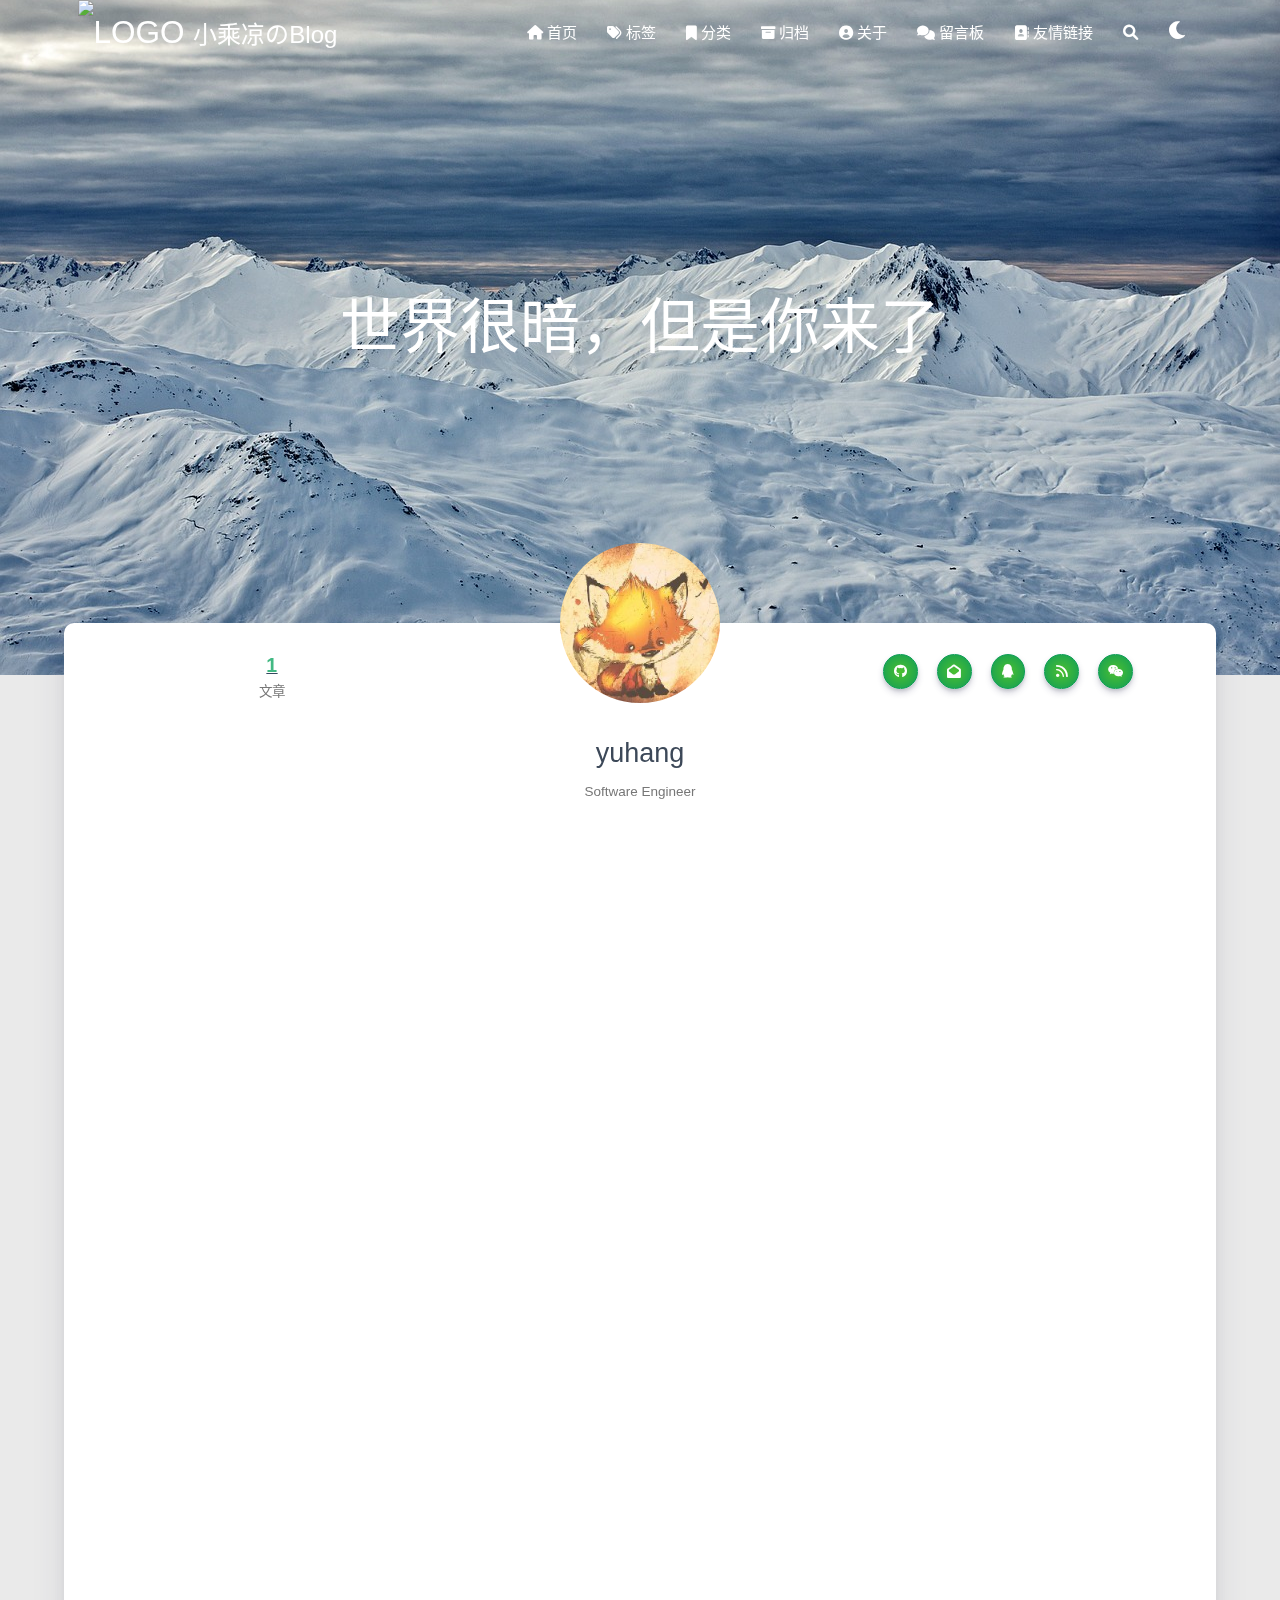
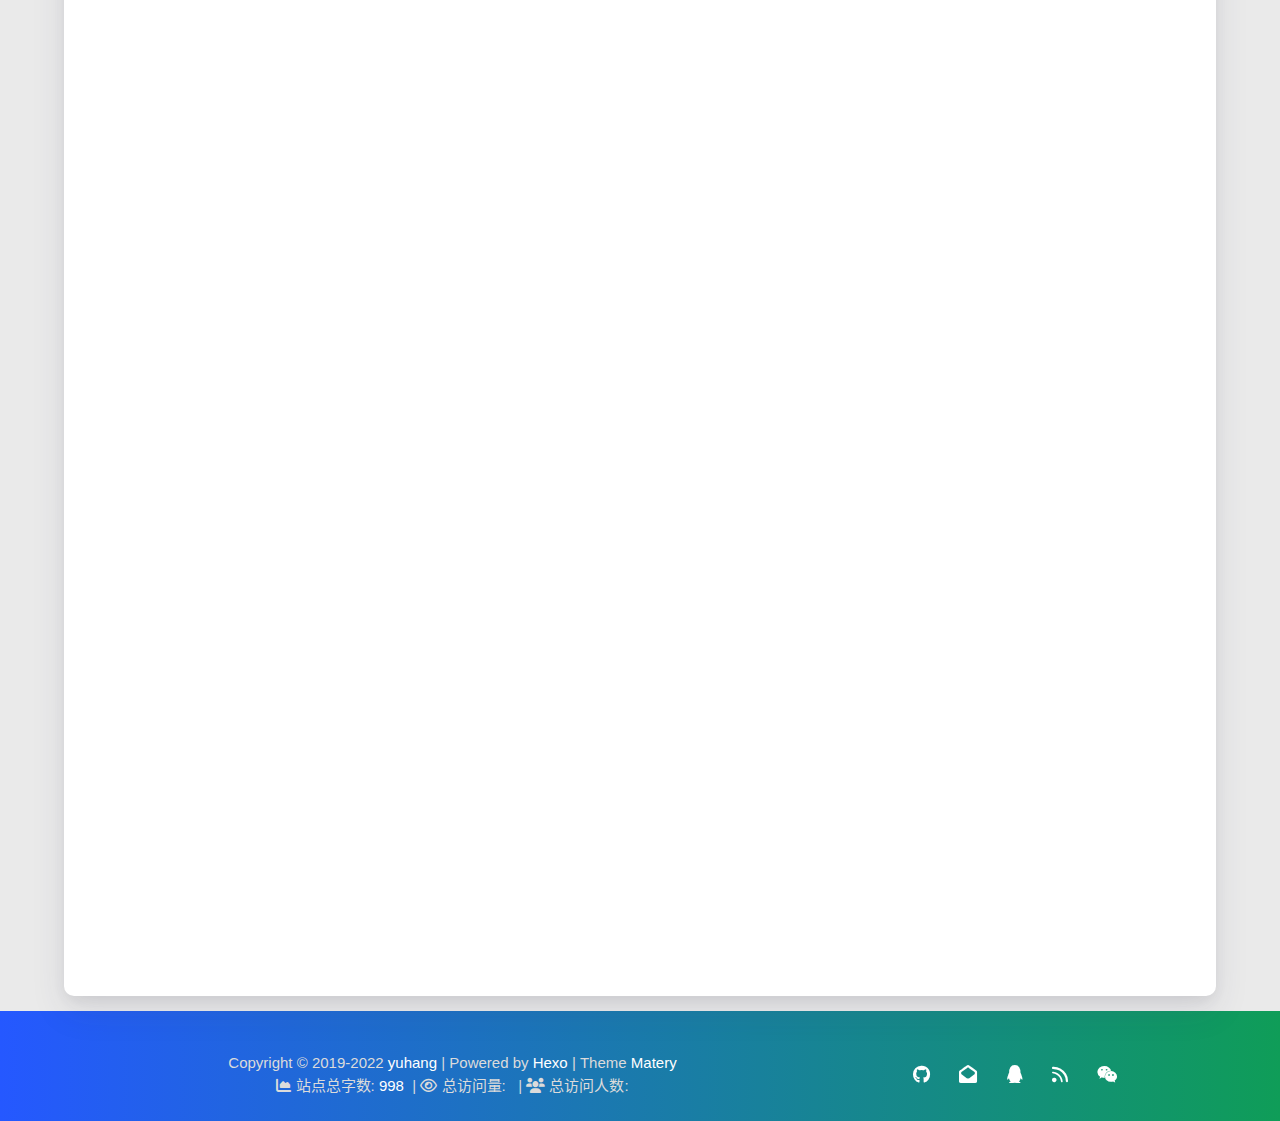
==== commit cc2e6690: "Site updated: 2022-09-18 11:28:44" ====
--- a/about/index.html
+++ b/about/index.html
@@ -951,7 +951,7 @@
             <br>
             
                 &nbsp;<i class="fas fa-chart-area"></i>&nbsp;站点总字数:&nbsp;<span
-                        class="white-color">73</span>
+                        class="white-color">998</span>
             
             
             
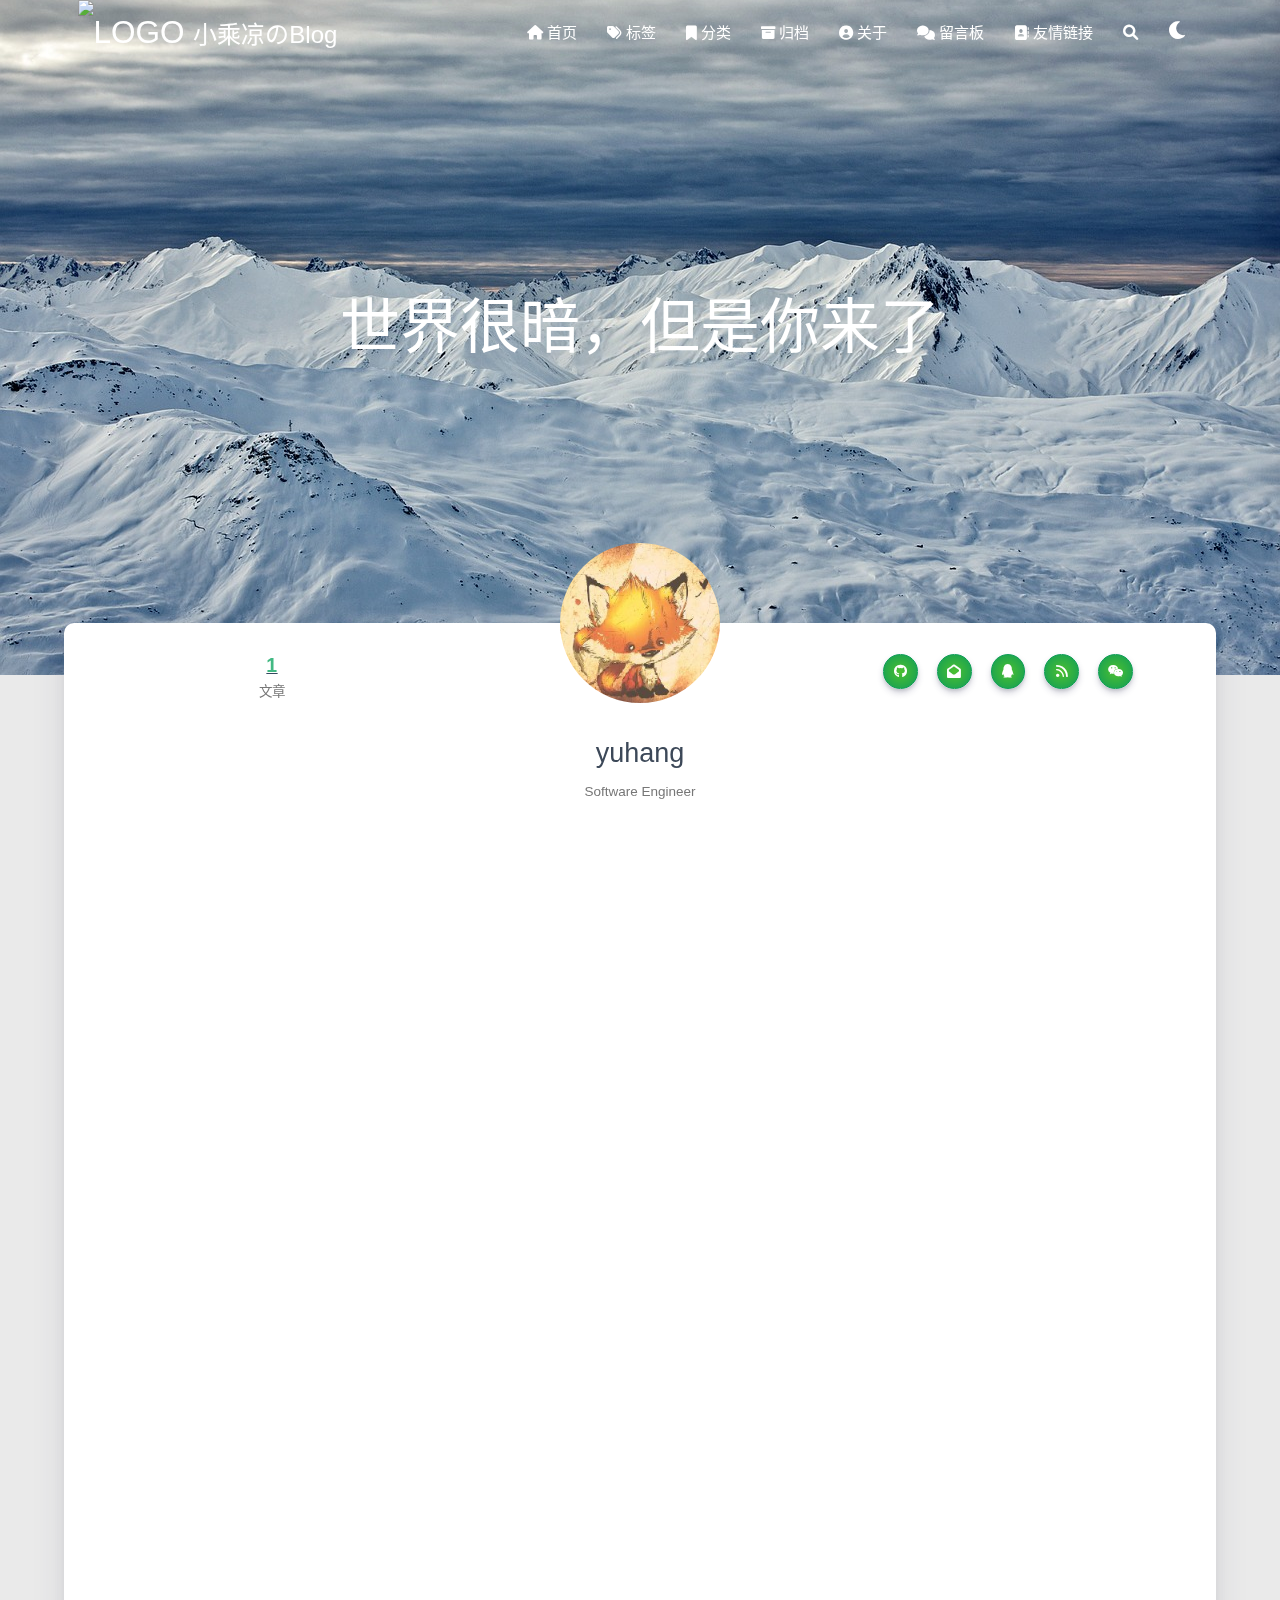
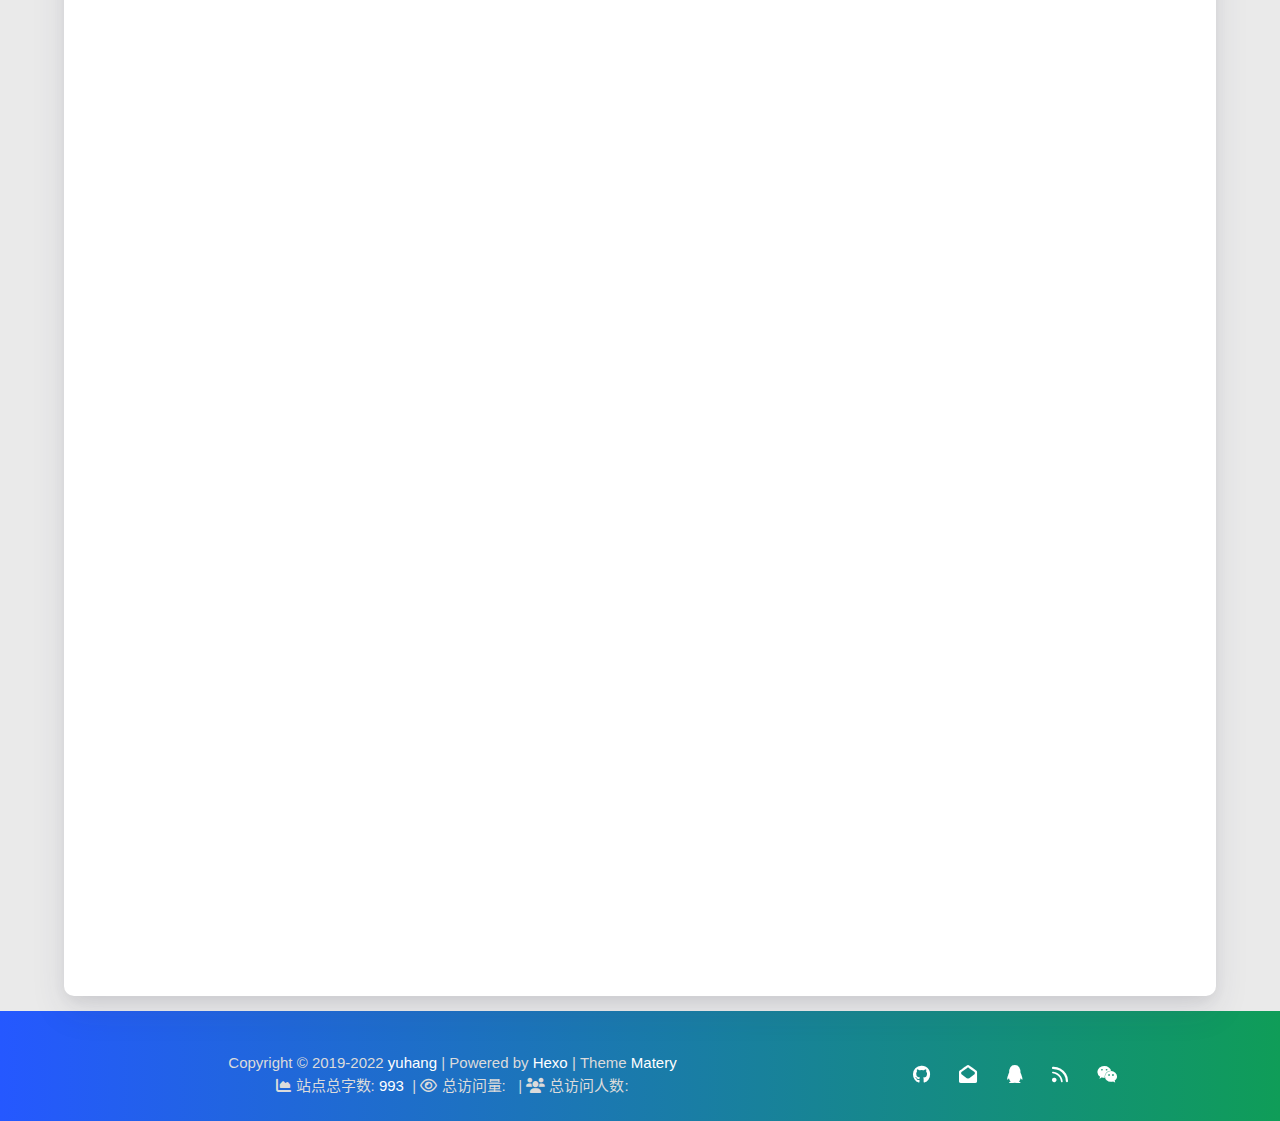
==== commit 10dfd699: "Site updated: 2022-09-18 12:17:18" ====
--- a/about/index.html
+++ b/about/index.html
@@ -951,7 +951,7 @@
             <br>
             
                 &nbsp;<i class="fas fa-chart-area"></i>&nbsp;站点总字数:&nbsp;<span
-                        class="white-color">998</span>
+                        class="white-color">993</span>
             
             
             
